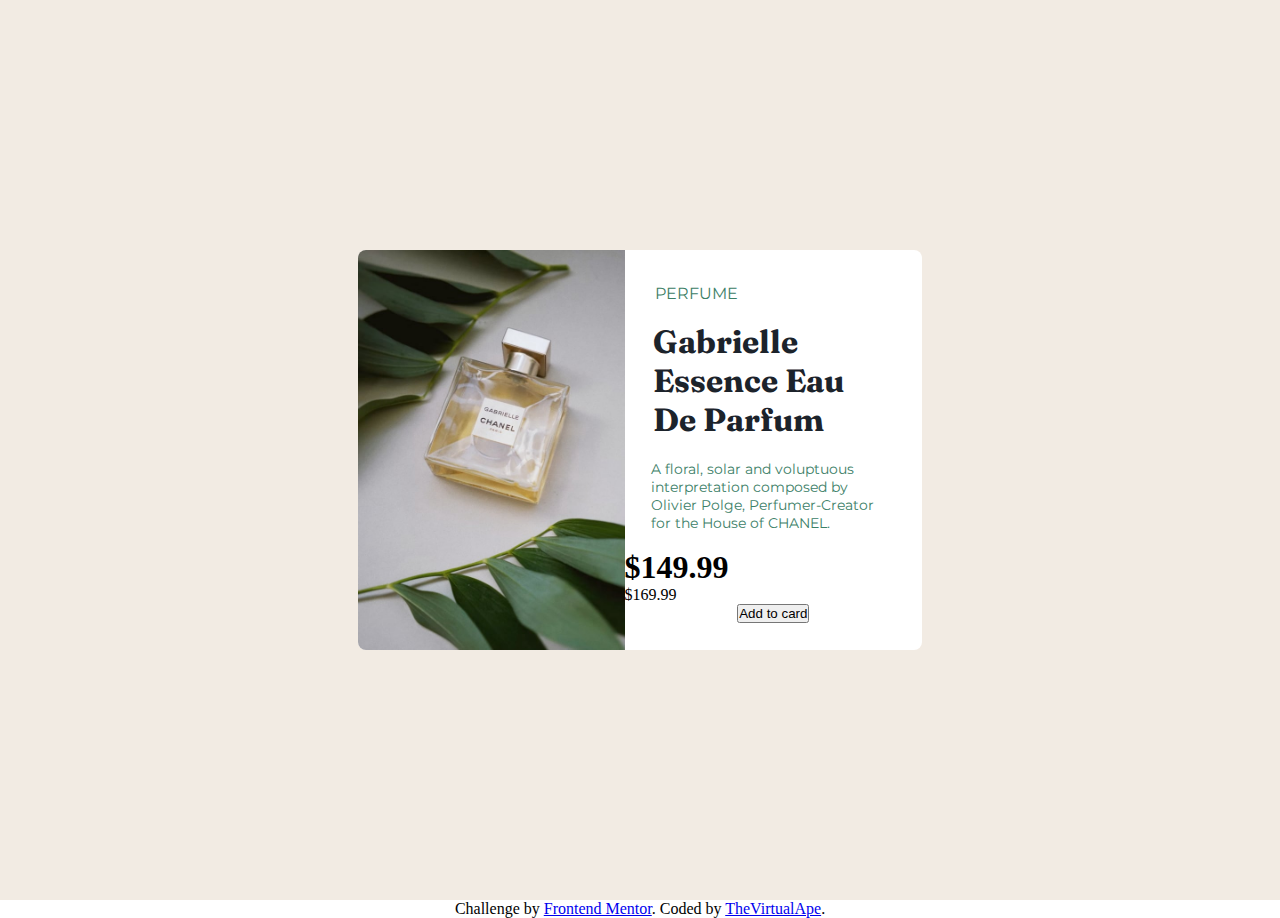
==== perfume-card/index.html @ 8264a1f4 "initial commit" ====
<!DOCTYPE html>
<html lang="en">
<head>
  <meta charset="UTF-8">
  <meta name="viewport" content="width=device-width, initial-scale=1.0"> <!-- displays site properly based on user's device -->
  <link rel="icon" type="image/png" sizes="32x32" href="./images/favicon-32x32.png">
  <link rel="stylesheet" href="./style.css">
  <title>Frontend Mentor | Product preview card component</title>

</head>
<body>
  <!-- Soy Ivan Rojas, el de siempre -->
  <main class="main__container">
    <div class="container">
      <div class="container__img">
        <img src="./images/image-product-desktop.jpg" alt="perfume image">
      </div>
      <div class="cont__txt">
        <p class="cont__txt__p">PERFUME</p>
        <h1 class="cont__txt__h1">Gabrielle Essence Eau De Parfum</h1>
        <p class="cont__txt__p cont_txt_p--para">A floral, solar and voluptuous interpretation composed by Olivier Polge, 
          Perfumer-Creator for the House of CHANEL.</p>
        <div>
          <h1>$149.99</h1>
          <p>$169.99</p>
        </div>
        <button type="button" class="button">Add to card</button>
      </div>
    </div>
  </main>

  <div class="attribution">
    Challenge by <a href="https://www.frontendmentor.io?ref=challenge" target="_blank">Frontend Mentor</a>. 
    Coded by <a href="https://www.thevirtualape.com/" target="_blank">TheVirtualApe</a>.
  </div>
</body>
</html>
---- perfume-card/style.css ----
@import url('https://fonts.googleapis.com/css2?family=Fraunces:opsz,wght@9..144,700&family=Ubuntu&display=swap');
@import url('https://fonts.googleapis.com/css2?family=Fraunces:opsz,wght@9..144,700&family=Montserrat:wght@500;700&family=Ubuntu&display=swap');

* {
    padding: 0;
    margin: 0;
    box-sizing: border-box;
}

:root {
    /* Primary */
    --Dark_cyan: hsl(158, 36%, 37%);
    --Cream: hsl(30, 38%, 92%);

    /* Neutral */
    --Very_dark_blue: hsl(212, 21%, 14%);
    --Dark_grayish_blue: hsl(228, 12%, 48%);
    --White: hsl(0, 0%, 100%);

    /* Font Size Pharagraph */
    --font_size_pharagraph: 14px;
}

.main__container {
    min-height: 100vh;
    min-width: 100vw;
    background-color: var(--Cream);
    display: flex;
    justify-content: center;
    align-items: center;
}

body {
    display: flex;
    flex-direction: column;
    align-items: center;
}

.container {
    max-height: 400px;
    display: flex;
    background-color: var(--White);
    border-radius: 0.5em 0.5em 0.5em 0.5em;
    margin: 0 auto;
}

.container__img img {
    max-height: 400px;
    border-radius: 0.5em 0 0 0.5em;
    font-size: 1em;
}

.cont__txt__p {
    color: var(--Dark_cyan);
    font-family: 'Montserrat', sans-serif;
    margin: 2.1em 0.9em 1.2em;
    padding: 0 0 0 1em;
}

.cont__txt__h1 {
    box-sizing: content-box;
    color: var(--Very_dark_blue);
    font-family: 'Fraunces', serif;
    text-align: left;
    width: 7.5em;
    margin: 0.2em 0.9em;
}

.cont_txt_p--para {
    font-size: var(--font_size_pharagraph);
    width: 17em;
    margin: 1.5em 0.9em 1.2em;
}

/* .main_price {
    width: auto;
    display: inline-block;
    margin: 0 auto;
} */

.button {
    display: block;
    margin: 0 auto;
}
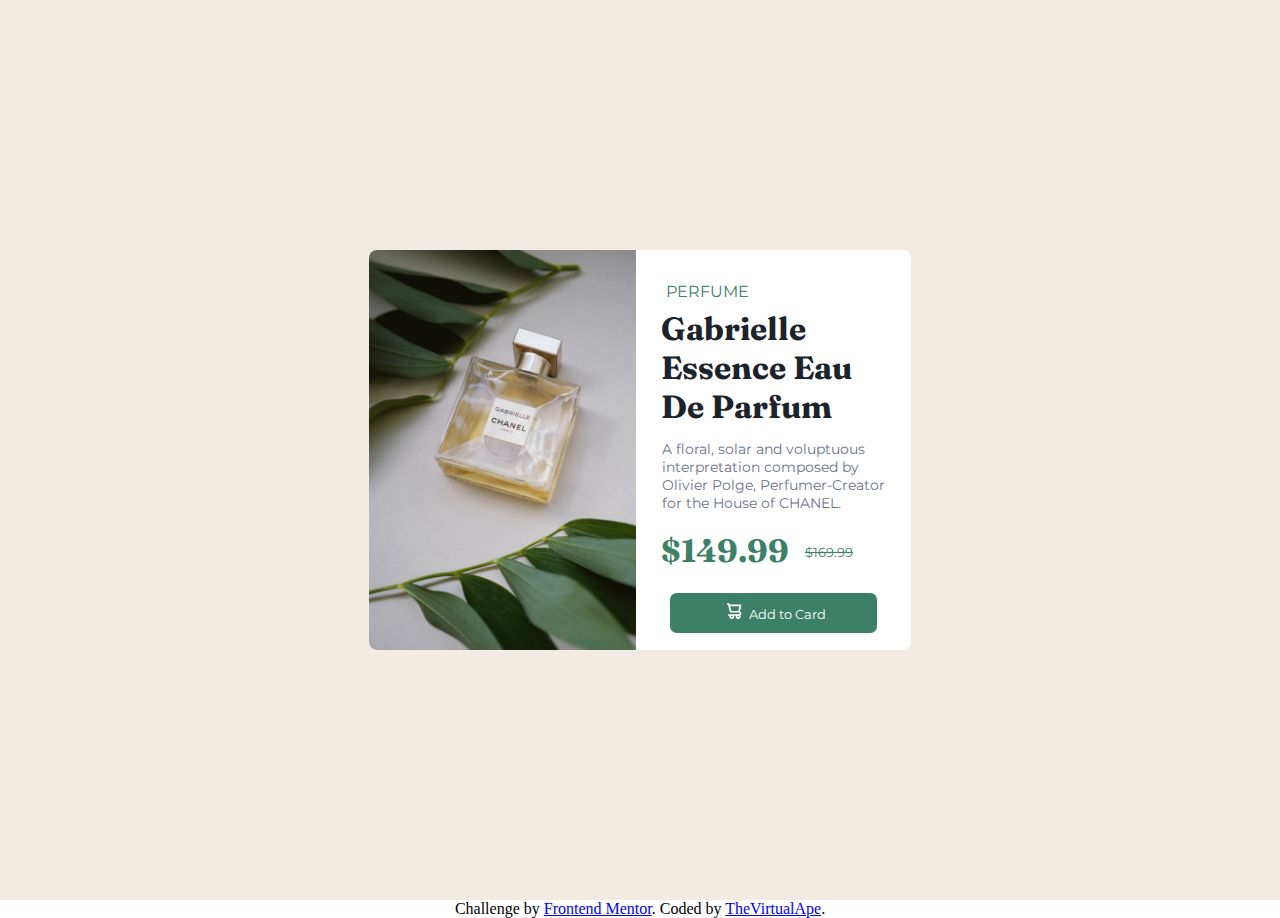
==== commit e9558eaf: "Se culmina el desktop design de perfume-card" ====
--- a/perfume-card/index.html
+++ b/perfume-card/index.html
@@ -9,7 +9,6 @@
 
 </head>
 <body>
-  <!-- Soy Ivan Rojas, el de siempre -->
   <main class="main__container">
     <div class="container">
       <div class="container__img">
@@ -20,11 +19,11 @@
         <h1 class="cont__txt__h1">Gabrielle Essence Eau De Parfum</h1>
         <p class="cont__txt__p cont_txt_p--para">A floral, solar and voluptuous interpretation composed by Olivier Polge, 
           Perfumer-Creator for the House of CHANEL.</p>
-        <div>
-          <h1>$149.99</h1>
-          <p>$169.99</p>
+        <div class="cont__txt__price">
+          <h1 class="cont__txt__h1 cont__txt__h1--price" >$149.99</h1>
+          <p class="cont__txt__p cont__txt__p--lp">$169.99</p>
         </div>
-        <button type="button" class="button">Add to card</button>
+        <button type="button" class="button"><object data="./images/icon-cart.svg" style="margin: 0 0.5em 0;"></object>Add to Card</button>
       </div>
     </div>
   </main>
--- a/perfume-card/style.css
+++ b/perfume-card/style.css
@@ -53,7 +53,7 @@
 .cont__txt__p {
     color: var(--Dark_cyan);
     font-family: 'Montserrat', sans-serif;
-    margin: 2.1em 0.9em 1.2em;
+    margin: 2em 0.9em 0.5em;
     padding: 0 0 0 1em;
 }
 
@@ -62,23 +62,52 @@
     color: var(--Very_dark_blue);
     font-family: 'Fraunces', serif;
     text-align: left;
-    width: 7.5em;
-    margin: 0.2em 0.9em;
+    width: 7em;
+    margin: 0 0.8em;
 }
 
 .cont_txt_p--para {
     font-size: var(--font_size_pharagraph);
+    color: var(--Dark_grayish_blue);
     width: 17em;
-    margin: 1.5em 0.9em 1.2em;
+    margin: 1em 0.9em 1em;
 }
 
-/* .main_price {
+.cont__txt__h1--price {
+    color: var(--Dark_cyan);
     width: auto;
-    display: inline-block;
-    margin: 0 auto;
-} */
+    margin: 0.1em 0 0.2em 0.8em;
+}
+
+.cont__txt__price {
+    display: flex;
+    margin: 1em 0 1em;
+}
+
+.cont__txt__p--lp {
+    padding: 0;
+    margin: auto 1.2em;
+    width: auto;
+    font-size: small;
+    text-decoration: line-through;
+}
 
 .button {
     display: block;
     margin: 0 auto;
+    width: 75%;
+    height: 3em;
+    background-color: var(--Dark_cyan);
+    font-family: 'Montserrat', sans-serif;
+    border-radius: 0.5em;
+    color: var(--White);
+    border: none;
 }
+
+button:hover {
+    cursor: pointer;
+}
+
+button:active{
+    background-color: var(--Very_dark_blue)
+}
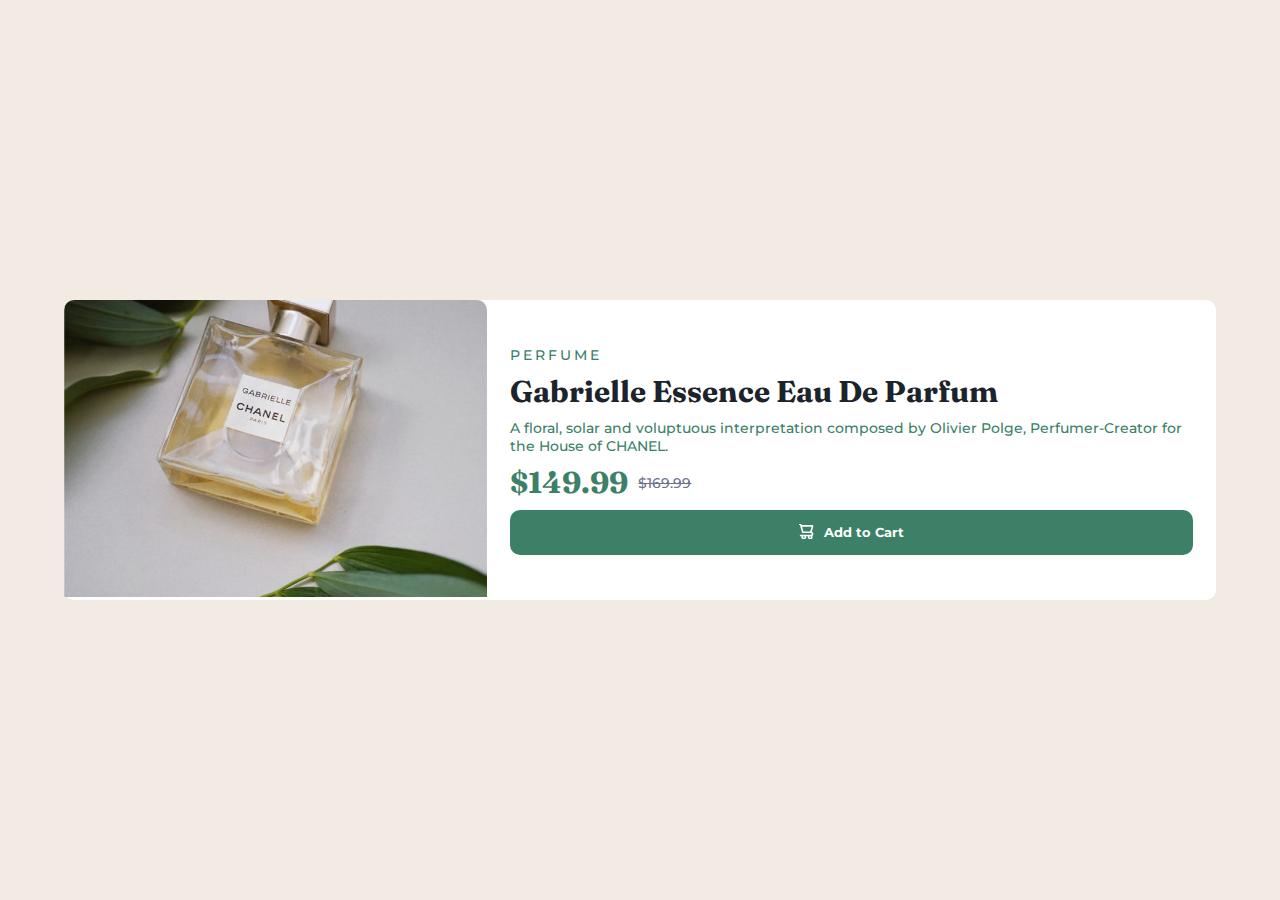
==== commit 0622747b: "Se termina con el diseño de perfume para mobile" ====
--- a/perfume-card/index.html
+++ b/perfume-card/index.html
@@ -2,35 +2,26 @@
 <html lang="en">
 <head>
   <meta charset="UTF-8">
-  <meta name="viewport" content="width=device-width, initial-scale=1.0"> <!-- displays site properly based on user's device -->
-  <link rel="icon" type="image/png" sizes="32x32" href="./images/favicon-32x32.png">
-  <link rel="stylesheet" href="./style.css">
-  <title>Frontend Mentor | Product preview card component</title>
-
+  <meta http-equiv="X-UA-Compatible" content="IE=edge">
+  <meta name="viewport" content="width=device-width, initial-scale=1.0">
+  <link href="https://fonts.googleapis.com/css2?family=Fraunces:opsz,wght@9..144,700&family=Montserrat:wght@500;700&display=swap" rel="stylesheet">
+  <link rel="stylesheet" href="./style.css"/>
+  <link rel="stylesheet" href="./desktop.css" media="(min-width: 376px)"/>
+  <title>Document</title>
 </head>
 <body>
-  <main class="main__container">
-    <div class="container">
-      <div class="container__img">
-        <img src="./images/image-product-desktop.jpg" alt="perfume image">
+  <main class="card">
+    <!-- <figure><img src="./images/image-product-mobile.jpg" alt="perfume image" style="width: 100%; height: 210px; object-fit: fill;"></figure> -->
+        <figure><img src="./images/image-product-mobile.jpg" alt="perfume image" style="width: 100%; border-radius: 10px 10px 0 0;"></figure>
+    <section class="card__text">
+      <div class="card__text__title">
+        <p class="card__text__p card__text__p--head">PERFUME</p>
+        <h1>Gabrielle Essence Eau De Parfum</h1>
+        <p class="card__text__p">A floral, solar and voluptuous interpretation composed by Olivier Polge, Perfumer-Creator for the House of CHANEL.</p>
+        <h2 class="card__text__price">$149.99<span>$169.99</span></h2>
       </div>
-      <div class="cont__txt">
-        <p class="cont__txt__p">PERFUME</p>
-        <h1 class="cont__txt__h1">Gabrielle Essence Eau De Parfum</h1>
-        <p class="cont__txt__p cont_txt_p--para">A floral, solar and voluptuous interpretation composed by Olivier Polge, 
-          Perfumer-Creator for the House of CHANEL.</p>
-        <div class="cont__txt__price">
-          <h1 class="cont__txt__h1 cont__txt__h1--price" >$149.99</h1>
-          <p class="cont__txt__p cont__txt__p--lp">$169.99</p>
-        </div>
-        <button type="button" class="button"><object data="./images/icon-cart.svg" style="margin: 0 0.5em 0;"></object>Add to Card</button>
-      </div>
-    </div>
+      <button><span></span>Add to Cart</button>
+    </section>  
   </main>
-
-  <div class="attribution">
-    Challenge by <a href="https://www.frontendmentor.io?ref=challenge" target="_blank">Frontend Mentor</a>. 
-    Coded by <a href="https://www.thevirtualape.com/" target="_blank">TheVirtualApe</a>.
-  </div>
 </body>
 </html>--- a/perfume-card/style.css
+++ b/perfume-card/style.css
@@ -1,10 +1,12 @@
-@import url('https://fonts.googleapis.com/css2?family=Fraunces:opsz,wght@9..144,700&family=Ubuntu&display=swap');
-@import url('https://fonts.googleapis.com/css2?family=Fraunces:opsz,wght@9..144,700&family=Montserrat:wght@500;700&family=Ubuntu&display=swap');
-
 * {
     padding: 0;
     margin: 0;
     box-sizing: border-box;
+}
+
+html{
+    font-size: 62.5%;
+    font-family: 'Montserrat', sans-serif;
 }
 
 :root {
@@ -18,96 +20,98 @@
     --White: hsl(0, 0%, 100%);
 
     /* Font Size Pharagraph */
-    --font_size_pharagraph: 14px;
+    --font_size_pharagraph: 1.4rem;
 }
 
-.main__container {
-    min-height: 100vh;
-    min-width: 100vw;
+body{
+    width: 100%;
+    min-width: 375px;
+    height: 100vh;
     background-color: var(--Cream);
     display: flex;
     justify-content: center;
     align-items: center;
 }
 
-body {
-    display: flex;
-    flex-direction: column;
-    align-items: center;
+.card {
+    width: 90%;
+    min-width: calc(375px * 0.9);
+    background-color: var(--White);
+    border-radius: 10px;
 }
 
-.container {
-    max-height: 400px;
-    display: flex;
-    background-color: var(--White);
-    border-radius: 0.5em 0.5em 0.5em 0.5em;
-    margin: 0 auto;
+.card__text {
+    width: 100%;
+    min-width: calc(375px * 0.9);
+    padding: 17px 23px;
 }
 
-.container__img img {
-    max-height: 400px;
-    border-radius: 0.5em 0 0 0.5em;
-    font-size: 1em;
+.card__text__p {
+    font-size: var(--font_size_pharagraph);
+    color: var(--Dark_cyan);
+    font-weight: 500;
+    margin-top: 9px;
 }
 
-.cont__txt__p {
-    color: var(--Dark_cyan);
-    font-family: 'Montserrat', sans-serif;
-    margin: 2em 0.9em 0.5em;
-    padding: 0 0 0 1em;
+.card__text__p--head {
+    letter-spacing: 3px;
+    margin: 0;
 }
 
-.cont__txt__h1 {
-    box-sizing: content-box;
+.card__text__title h1{
     color: var(--Very_dark_blue);
-    font-family: 'Fraunces', serif;
-    text-align: left;
-    width: 7em;
-    margin: 0 0.8em;
+    font-family: 'Fraunces', serif;;
+    font-weight: bold;
+    font-size: 3rem;
+    margin-top: 9px;
 }
 
-.cont_txt_p--para {
-    font-size: var(--font_size_pharagraph);
-    color: var(--Dark_grayish_blue);
-    width: 17em;
-    margin: 1em 0.9em 1em;
+.card__text__price {
+    color: var(--Dark_cyan);
+    font-family: 'Fraunces', serif;
+    font-size: 3rem;
+    margin-top: 9px;
 }
 
-.cont__txt__h1--price {
-    color: var(--Dark_cyan);
-    width: auto;
-    margin: 0.1em 0 0.2em 0.8em;
+.card__text__price span{
+    color: var(--Dark_grayish_blue);
+    display: inline-block;
+    margin-left: 10px;
+    font-family: 'Montserrat', sans-serif;
+    font-weight: 500;
+    font-size: var(--font_size_pharagraph);
+    text-decoration: line-through;
+    vertical-align: 5px;
 }
 
-.cont__txt__price {
-    display: flex;
-    margin: 1em 0 1em;
+.card__text button{
+    font-family: inherit;
+    width: 100%;
+    margin-top: 9px;
+    height: 45px;
+    background-color: var(--Dark_cyan);
+    border: none;
+    font-weight: 700;
+    color: var(--White);
+    border-radius: 10px;
 }
 
-.cont__txt__p--lp {
-    padding: 0;
-    margin: auto 1.2em;
-    width: auto;
-    font-size: small;
-    text-decoration: line-through;
+.card__text button span{
+    display: inline-block; /* esta parte es importante */
+    width: 15px;
+    height: 15px;
+    background-image: url('./images/icon-cart.svg');
+    background-position: center;
+    background-size: cover;
+    background-repeat: no-repeat;
+    margin-right: 10px;
+    vertical-align: -2px;
 }
 
-.button {
-    display: block;
-    margin: 0 auto;
-    width: 75%;
-    height: 3em;
-    background-color: var(--Dark_cyan);
-    font-family: 'Montserrat', sans-serif;
-    border-radius: 0.5em;
-    color: var(--White);
-    border: none;
-}
-
-button:hover {
+.card__text button:hover{
     cursor: pointer;
 }
 
-button:active{
-    background-color: var(--Very_dark_blue)
-}
+.card__text button:active {
+    background-color: var(--Very_dark_blue);
+}--- a/perfume-card/desktop.css
+++ b/perfume-card/desktop.css
@@ -0,0 +1,5 @@
+.card {
+    display: flex;
+    direction: row;
+    align-items: center;
+}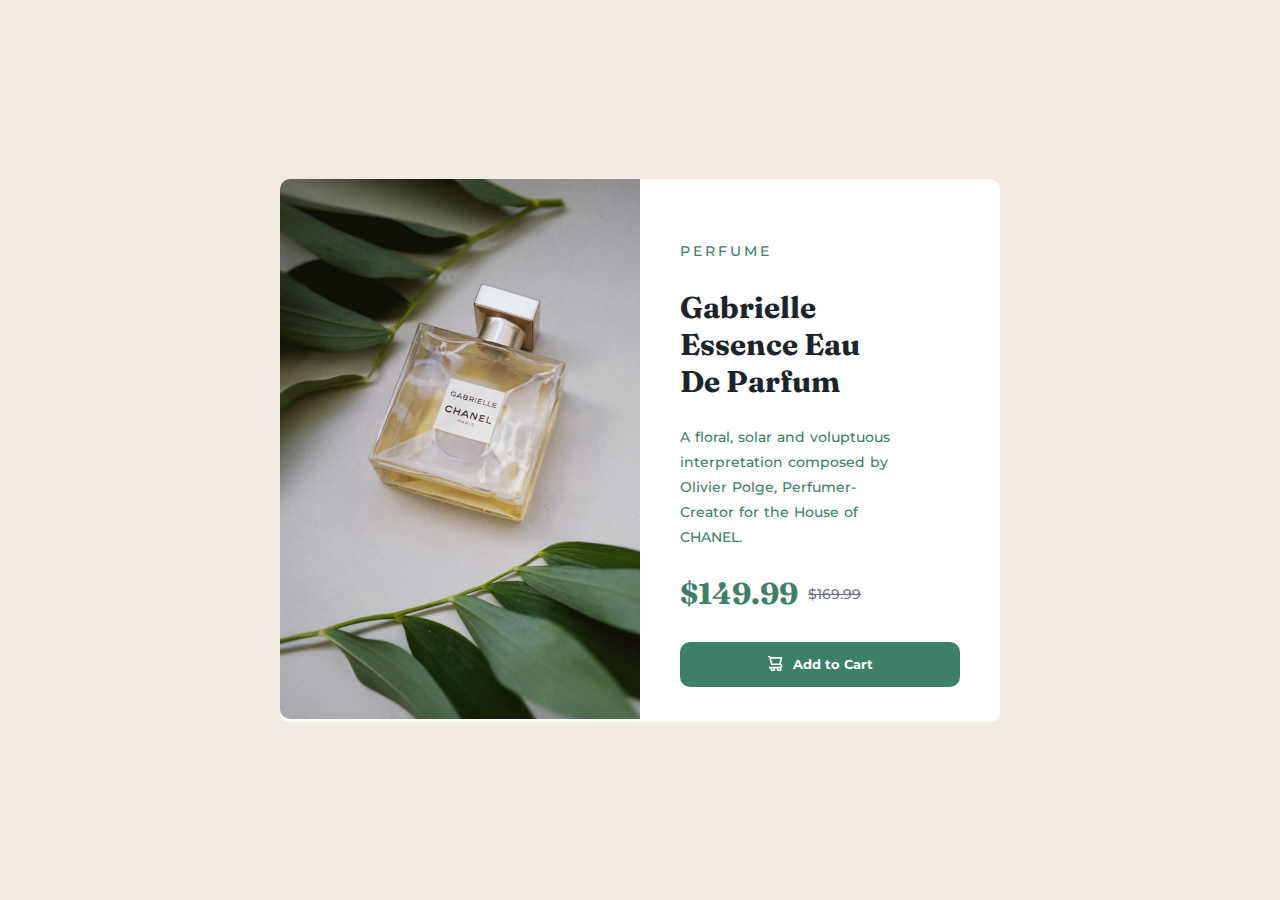
==== commit 08dd543a: "proyecto perfume culminado con media query" ====
--- a/perfume-card/index.html
+++ b/perfume-card/index.html
@@ -11,8 +11,13 @@
 </head>
 <body>
   <main class="card">
-    <!-- <figure><img src="./images/image-product-mobile.jpg" alt="perfume image" style="width: 100%; height: 210px; object-fit: fill;"></figure> -->
-        <figure><img src="./images/image-product-mobile.jpg" alt="perfume image" style="width: 100%; border-radius: 10px 10px 0 0;"></figure>
+
+    <picture>
+      <source media="(min-width: 376px)"
+              srcset="./images/image-product-desktop.jpg">
+      <img class="image" src="./images/image-product-mobile.jpg" alt="perfume image" style="width: 100%;">
+    </picture>
+
     <section class="card__text">
       <div class="card__text__title">
         <p class="card__text__p card__text__p--head">PERFUME</p>
--- a/perfume-card/style.css
+++ b/perfume-card/style.css
@@ -39,6 +39,11 @@
     background-color: var(--White);
     border-radius: 10px;
 }
+
+.card .image{
+    border-radius: 10px 10px 0 0;
+}
+
 
 .card__text {
     width: 100%;
--- a/perfume-card/desktop.css
+++ b/perfume-card/desktop.css
@@ -1,5 +1,47 @@
 .card {
     display: flex;
     direction: row;
-    align-items: center;
-}+}
+
+.card {
+    width: 50%;
+    min-width: calc(1440px * 0.5);
+    background-color: var(--White);
+    border-radius: 10px;
+}
+
+.card .image{
+    border-radius: 10px 0 0 10px;
+}
+
+.card__text {
+    width: 50%;
+    min-width: calc(1440px * 0.25);
+    padding: 35px 40px;
+    display: flex;
+    flex-direction: column;
+    justify-content: space-between;
+}
+
+.card__text__title {
+    display: flex;
+    flex-direction: column;
+    justify-content: space-evenly;
+}
+
+.card__text__title h1{
+    margin-top: 25px;
+    padding-right: 55px;
+}
+
+.card__text__p {
+    margin-top: 25px;
+    padding-right: 55px;
+    line-height: 25px;
+    word-spacing: 1px;
+}
+
+.card__text__price {
+    margin-top: 25px;
+}
+
